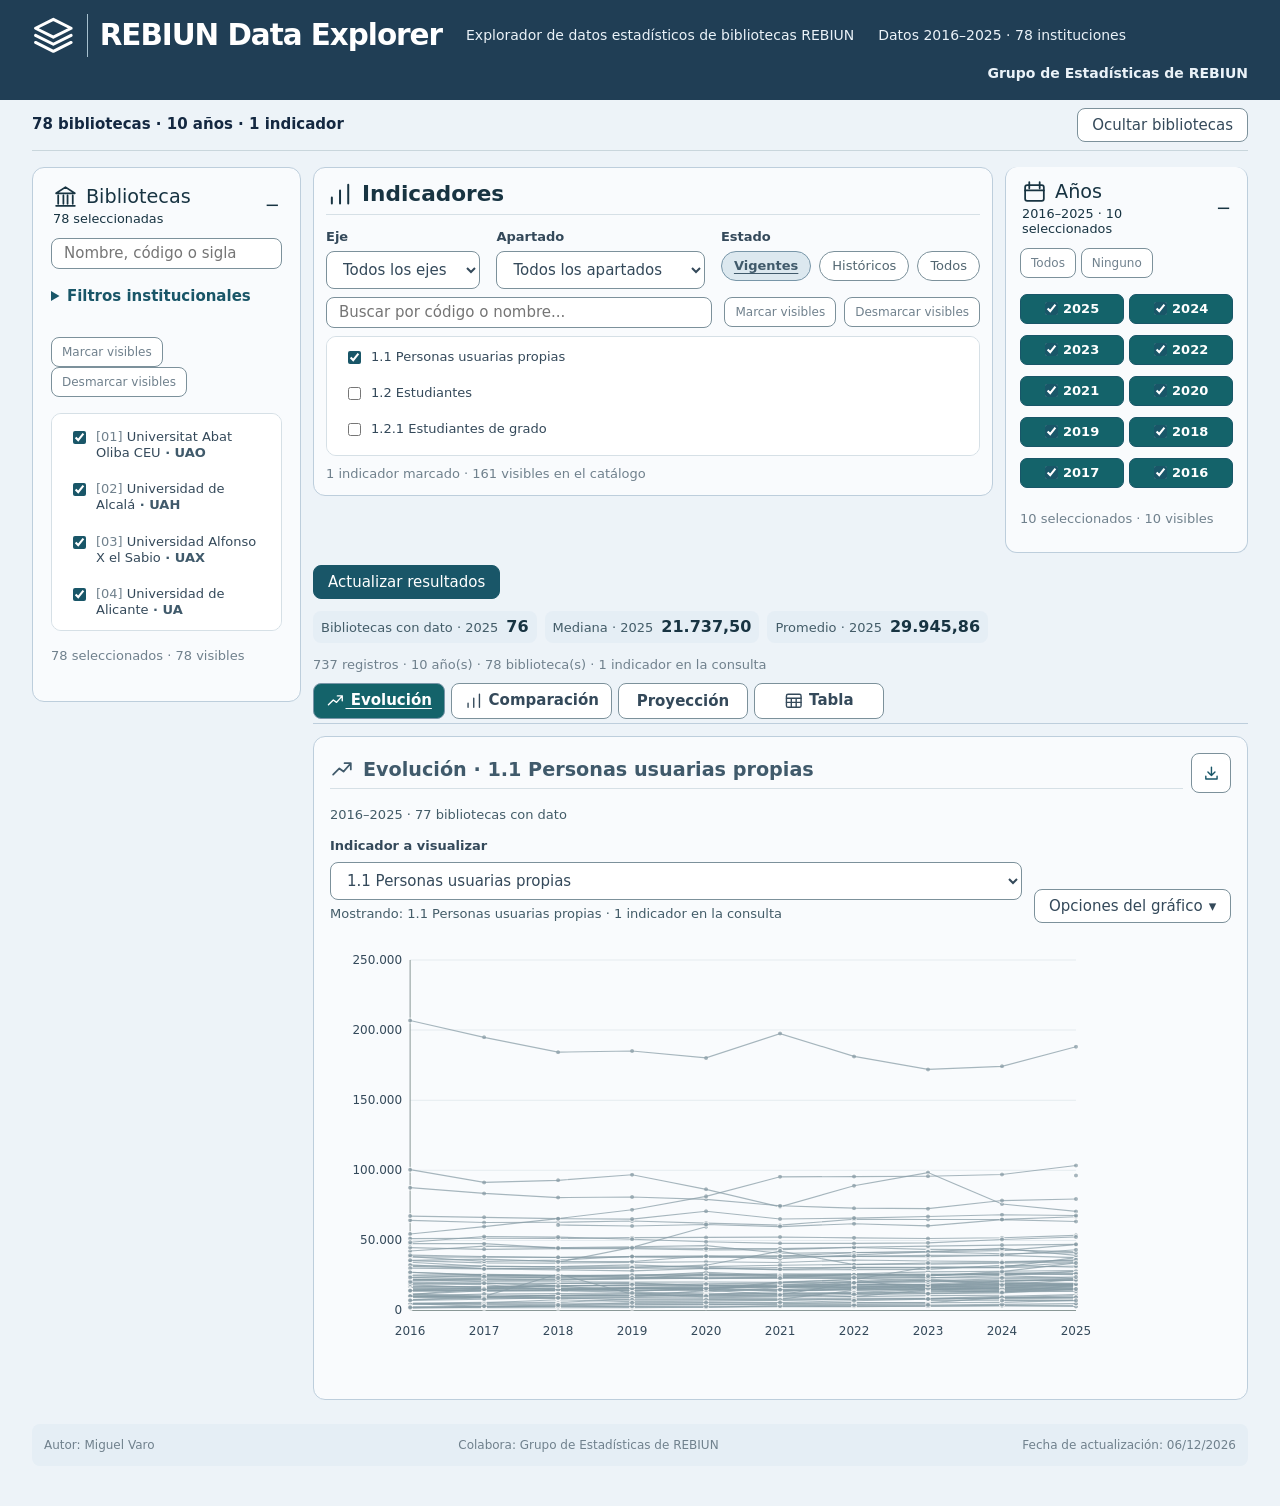
==== index.html @ a4b482fe "Incluye los datos completos en el PNG de Proyección" ====
<!DOCTYPE html>
<html lang="es">

<head>
    <meta charset="UTF-8">
    <meta name="viewport" content="width=device-width, initial-scale=1.0">
    <title>REBIUN Data Explorer | Estadísticas REBIUN</title>
    <link rel="stylesheet" href="css/estilos.css?v=dashboard-definitivo">
</head>

<body class="prueba-rediseno">

<main>

    <header class="cabecera-aplicacion">
        <h1><svg class="icono-interfaz" viewBox="0 0 24 24" fill="none" stroke="currentColor" stroke-width="1.7" stroke-linecap="round" stroke-linejoin="round" aria-hidden="true"><path d="m2 8 10-5 10 5-10 5zM2 12l10 5 10-5M2 16l10 5 10-5"/></svg><span>REBIUN Data Explorer</span></h1>
        <p class="subtitulo-aplicacion">
            Explorador de datos estadísticos de bibliotecas REBIUN
        </p>
        <p class="metadatos-aplicacion">Datos 2016–2025 · 78 instituciones</p>
        <p class="grupo-estadisticas">Grupo de Estadísticas de REBIUN</p>
    </header>
<div class="barra-seleccion">
    <p id="seleccion-actual" role="status">Cargando selección…</p>
    <button type="button" id="alternar-seleccion" aria-label="Ocultar panel de bibliotecas" aria-expanded="true" aria-controls="panel-seleccion">Ocultar bibliotecas</button>
</div>
<div class="espacio-trabajo">
<aside id="panel-seleccion" aria-labelledby="titulo-seleccion">
<h2 id="titulo-seleccion" class="solo-lectura">Selección institucional</h2>
<section class="grupo-seleccion">
    <h3><button class="acordeon" type="button" aria-expanded="true" aria-controls="filtros-bibliotecas">
        <span class="titulo-con-icono"><svg class="icono-interfaz" viewBox="0 0 24 24" fill="none" stroke="currentColor" stroke-width="1.7" stroke-linecap="round" stroke-linejoin="round" aria-hidden="true"><path d="m3 9 9-6 9 6H3zm2 2v8m5-8v8m4-8v8m5-8v8M3 21h18"/></svg>Bibliotecas</span><span class="detalle-seleccion" id="detalle-bibliotecas"></span>
    </button></h3>
    <div class="filtros" id="filtros-bibliotecas">
        <input
                    type="search"
                    id="buscar-biblioteca" aria-label="Buscar bibliotecas"
                    class="buscador"
                    placeholder="Nombre, código o sigla">
        <details class="filtros-institucionales">
            <summary>Filtros institucionales</summary>
        <div class="segmentadores">

                <div class="campo">

                    <label for="comunidad">
                        Comunidad autónoma
                    </label>

                    <select id="comunidad">
                        <option value="">Todas</option>
                    </select>

                </div>


                <div class="campo">

                    <label for="modalidad">
                        Modalidad
                    </label>

                    <select id="modalidad">
                        <option value="">Todas</option>
                    </select>

                </div>


                <div class="campo">

                    <label for="titularidad">
                        Titularidad
                    </label>

                    <select id="titularidad">
                        <option value="">Todas</option>
                    </select>

                </div>

            </div>


            <div class="fila-segmentador-tamano">
<fieldset class="segmentador-tamano">

                <legend>
                    Tamaño por personas usuarias propias
                </legend>

                <div
                    class="opciones-tamano"
                    id="segmentador-tamano"
                    role="radiogroup"
                    aria-label="Tamaño por personas usuarias propias">

                    <label class="opcion-tamano">
                        <input type="radio" name="tamanoUsuarios" value="grupo1">
                        <span>Grupo 1 · Hasta 20.000</span>
                    </label>

                    <label class="opcion-tamano">
                        <input type="radio" name="tamanoUsuarios" value="grupo2">
                        <span>Grupo 2 · 20.001–40.000</span>
                    </label>

                    <label class="opcion-tamano">
                        <input type="radio" name="tamanoUsuarios" value="grupo3">
                        <span>Grupo 3 · 40.001 o más</span>
                    </label>

                    <label class="opcion-tamano">
                        <input type="radio" name="tamanoUsuarios" value="sin-dato">
                        <span>Sin dato</span>
                    </label>

                    <label class="opcion-tamano">
                        <input type="radio" name="tamanoUsuarios" value="todas" checked>
                        <span>Todas</span>
                    </label>

                </div>

            </fieldset>
            </div>
        </details>

            <div class="bloque-lista">

                <div class="cabecera-lista cabecera-acciones">

                    <div>

                        <button
                            type="button"
                            class="mini"
                            id="marcar-bibliotecas">
                            Marcar visibles
                        </button>

                        <button
                            type="button"
                            class="mini"
                            id="desmarcar-bibliotecas">
                            Desmarcar visibles
                        </button>

                    </div>

                </div>





                <div
                    id="lista-bibliotecas"
                    class="lista-checks lista-bibliotecas">
                </div>


                <div
                    id="contador-bibliotecas"
                    class="contador">
                </div>

            </div></div>
</section>



</aside>
<div class="area-analisis">
    <section class="catalogo-indicadores" aria-labelledby="titulo-indicadores">
        <h2 id="titulo-indicadores" class="titulo-con-icono"><svg class="icono-interfaz" viewBox="0 0 24 24" fill="none" stroke="currentColor" stroke-width="1.7" stroke-linecap="round" stroke-linejoin="round" aria-hidden="true"><path d="M5 20v-5m7 5V9m7 11V4"/></svg>Indicadores</h2>
        <div class="segmentadores filtros-catalogo">

            <div class="campo">

                <label for="eje">
                    Eje
                </label>

                <select id="eje">

                    <option value="">
                        Todos los ejes
                    </option>

                </select>

            </div>


            <div class="campo">

                <label for="apartado">
                    Apartado
                </label>

                <select id="apartado">

                    <option value="">
                        Todos los apartados
                    </option>

                </select>

            </div>

            <div
                class="campo campo-estado-indicadores"
                id="filtro-estado-indicadores">

                <span class="etiqueta-control">
                    Estado
                </span>

                <div
                    class="botones-estado-indicadores"
                    role="group"
                    aria-label="Estado de los indicadores">

                    <button
                        type="button"
                        class="boton-estado-indicadores activo"
                        data-estado-indicadores="vigentes"
                        aria-pressed="true">
                        Vigentes
                    </button>

                    <button
                        type="button"
                        class="boton-estado-indicadores"
                        data-estado-indicadores="historicos"
                        aria-pressed="false">
                        Históricos
                    </button>

                    <button
                        type="button"
                        class="boton-estado-indicadores"
                        data-estado-indicadores="todos"
                        aria-pressed="false">
                        Todos
                    </button>

                </div>

            </div>


        </div>


        <div class="bloque-lista">

            <div class="herramientas-catalogo">
                <input
                type="search"
                id="buscar-indicador" aria-label="Buscar indicadores"
                class="buscador"
                placeholder="Buscar por código o nombre...">
                <div class="acciones-catalogo">
                    <button
                        type="button"
                        class="mini"
                        id="marcar-indicadores">
                        Marcar visibles
                    </button>

                    <button
                        type="button"
                        class="mini"
                        id="desmarcar-indicadores">
                        Desmarcar visibles
                    </button>

                </div>
            </div>

            <div
                id="lista-indicadores"
                class="lista-checks lista-indicadores">
            </div>


            <div
                id="contador-indicadores"
                class="contador">
            </div>

        </div>
    </section>
<section class="grupo-seleccion periodo-consulta">
    <h3><button class="acordeon" type="button" aria-expanded="true" aria-controls="filtros-anios">
        <span class="titulo-con-icono"><svg class="icono-interfaz" viewBox="0 0 24 24" fill="none" stroke="currentColor" stroke-width="1.7" stroke-linecap="round" stroke-linejoin="round" aria-hidden="true"><rect x="3" y="6" width="18" height="15" rx="2"/><path d="M7 3v6m10-6v6M3 11h18"/></svg>Años</span><span class="detalle-seleccion" id="detalle-anios"></span>
    </button></h3>
    <div class="filtros" id="filtros-anios"><div class="bloque-lista bloque-anios">

                <div class="cabecera-lista cabecera-acciones">

                    <div>

                        <button
                            type="button"
                            class="mini"
                            id="todos-anios">
                            Todos
                        </button>

                        <button
                            type="button"
                            class="mini"
                            id="ningun-anio">
                            Ninguno
                        </button>

                    </div>

                </div>


                <div
                    id="lista-anios"
                    class="lista-checks lista-anios">
                </div>


                <div
                    id="contador-anios"
                    class="contador">
                </div>

            </div></div>
</section>
        <button id="aplicar-seleccion" type="button" disabled>Actualizar resultados</button>
    <section class="seccion-resultados" aria-label="Resultados">

            <div class="metricas-grafico" id="metricas-evolucion" aria-label="Resumen del gráfico" hidden></div>
            <div class="metricas-grafico" id="metricas-comparacion" aria-label="Resumen del gráfico" hidden></div>
        <div id="resumen"></div>

        <div
            id="selector-vistas"
            class="selector-vistas"
            role="tablist"
            aria-label="Visualización del resultado"
            hidden>

            <button
                type="button"
                class="pestana-vista activa"
                role="tab"
                id="pestana-evolucion"
                data-vista="evolucion"
                aria-controls="evolucion"
                aria-selected="true">
                <svg class="icono-interfaz" viewBox="0 0 24 24" fill="none" stroke="currentColor" stroke-width="1.7" stroke-linecap="round" stroke-linejoin="round" aria-hidden="true"><path d="m3 17 6-6 4 3 7-8m-6 0h6v6"/></svg> Evolución
            </button>

            <button
                type="button"
                class="pestana-vista"
                role="tab"
                id="pestana-comparacion" tabindex="-1"
                data-vista="comparacion"
                aria-controls="comparacion"
                aria-selected="false">
                <svg class="icono-interfaz" viewBox="0 0 24 24" fill="none" stroke="currentColor" stroke-width="1.7" stroke-linecap="round" stroke-linejoin="round" aria-hidden="true"><path d="M5 20v-5m7 5V9m7 11V4"/></svg> Comparación
            </button>

            <button type="button" class="pestana-vista" role="tab"
                    id="pestana-proyeccion" tabindex="-1" data-vista="proyeccion"
                    aria-controls="proyeccion" aria-selected="false">Proyección</button>

            <button
                type="button"
                class="pestana-vista"
                role="tab"
                id="pestana-tabla" tabindex="-1"
                data-vista="tabla"
                aria-controls="panel-tabla"
                aria-selected="false">
                <svg class="icono-interfaz" viewBox="0 0 24 24" fill="none" stroke="currentColor" stroke-width="1.7" stroke-linecap="round" stroke-linejoin="round" aria-hidden="true"><rect x="3" y="4" width="18" height="16" rx="2"/><path d="M3 9h18M3 14h18M9 9v11m6-11v11"/></svg> Tabla
            </button>

        </div>

        <div id="panel-tabla" role="tabpanel" aria-labelledby="pestana-tabla">
<div class="organizacion">

            <div class="campo">

                <label for="filas">
                    Filas
                </label>

                <select id="filas">

                    <option value="Biblioteca">
                        Biblioteca
                    </option>

                    <option value="Anio">
                        Año
                    </option>

                    <option value="IndicadorEtiqueta">
                        Indicador
                    </option>

                </select>

            </div>


            <div class="campo">

                <label for="columnas">
                    Columnas
                </label>

                <select id="columnas">

                    <option value="Anio">
                        Año
                    </option>

                    <option value="Biblioteca">
                        Biblioteca
                    </option>

                    <option value="IndicadorEtiqueta">
                        Indicador
                    </option>

                </select>

            </div>


            <button
                id="generar"
                type="button">
                Actualizar resultados
            </button>


            <button
                id="descargar"
                type="button">
                Descargar CSV
            </button>

        </div>
<div id="tabla" tabindex="0" role="region" aria-label="Resultado tabular"></div>
</div>

        <div
            id="evolucion"
            class="vista-grafico"
            role="tabpanel"
            aria-labelledby="pestana-evolucion"
            hidden>
            <div class="cabecera-grafico">
                <h2 class="titulo-con-icono"><svg class="icono-interfaz" viewBox="0 0 24 24" fill="none" stroke="currentColor" stroke-width="1.7" stroke-linecap="round" stroke-linejoin="round" aria-hidden="true"><path d="m3 17 6-6 4 3 7-8m-6 0h6v6"/></svg><span id="titulo-grafico-evolucion">Evolución del indicador</span></h2>
                <div class="descarga-grafico">
                    <button type="button" class="boton-descarga-grafico icono-descarga-grafico"
                            data-menu-descarga="evolucion" aria-controls="opciones-descarga-evolucion"
                            aria-expanded="false" aria-label="Descargar gráfico" title="Descargar gráfico">
                        <svg class="icono-interfaz" viewBox="0 0 24 24" fill="none" stroke="currentColor" stroke-width="2" stroke-linecap="round" stroke-linejoin="round" aria-hidden="true"><path d="M12 3v12m-5-5 5 5 5-5M4 16v4h16v-4"/></svg>
                    </button>
                    <div class="menu-descarga-grafico" id="opciones-descarga-evolucion" role="group"
                         aria-label="Formato de descarga" data-menu="evolucion" hidden>
                        <label class="opcion-valores-exportacion"><input type="checkbox" id="valores-exportacion-evolucion" checked> Incluir valores</label>
                        <button type="button" data-descarga="png" data-vista-descarga="evolucion">PNG</button>
                        <button type="button" data-descarga="pdf" data-vista-descarga="evolucion">Imprimir / Guardar PDF</button>
                    </div>
                </div>
            </div>
            <p class="contexto-indicador" id="cobertura-evolucion"></p>

            <div class="controles-grafico">
                <div class="campo">
                    <label for="indicador-evolucion">
                        Indicador a visualizar
                    </label>
                    <select id="indicador-evolucion" aria-describedby="contexto-indicador-evolucion"></select>
                    <p class="contexto-indicador" id="contexto-indicador-evolucion"></p>
                </div>

                <button type="button" class="boton-opciones-grafico"
                        aria-expanded="false" aria-controls="ajustes-evolucion">Opciones del gráfico</button>
            </div>

            <div class="ajustes-grafico" id="ajustes-evolucion" hidden>
                <div class="campo campo-destacar-biblioteca">
                    <label for="destacar-biblioteca-evolucion">
                        Destacar biblioteca (opcional)
                    </label>
                    <select id="destacar-biblioteca-evolucion">
                        <option value="">Ninguna</option>
                    </select>
                </div>

                <div class="campo">
                    <label for="formato-evolucion">Vista</label>
                    <select id="formato-evolucion">
                        <option value="lineas">Líneas</option>
                        <option value="barras">Barras · Biblioteca frente al grupo</option>
                    </select>
                </div>

                <label class="control-promedio">
                    <input type="checkbox" id="mostrar-promedio-evolucion">
                    Mostrar promedio
                </label>
            </div>

            <div
                id="grafico-evolucion"
                class="contenedor-grafico">
            </div>

        </div>

        <div
            id="comparacion"
            class="vista-grafico"
            role="tabpanel"
            aria-labelledby="pestana-comparacion"
            hidden>
            <div class="cabecera-grafico">
                <h2 class="titulo-con-icono"><svg class="icono-interfaz" viewBox="0 0 24 24" fill="none" stroke="currentColor" stroke-width="1.7" stroke-linecap="round" stroke-linejoin="round" aria-hidden="true"><path d="M5 20v-5m7 5V9m7 11V4"/></svg><span id="titulo-grafico-comparacion">Comparación del indicador</span></h2>
                <div class="descarga-grafico">
                    <button type="button" class="boton-descarga-grafico icono-descarga-grafico"
                            data-menu-descarga="comparacion" aria-controls="opciones-descarga-comparacion"
                            aria-expanded="false" aria-label="Descargar gráfico" title="Descargar gráfico">
                        <svg class="icono-interfaz" viewBox="0 0 24 24" fill="none" stroke="currentColor" stroke-width="2" stroke-linecap="round" stroke-linejoin="round" aria-hidden="true"><path d="M12 3v12m-5-5 5 5 5-5M4 16v4h16v-4"/></svg>
                    </button>
                    <div class="menu-descarga-grafico" id="opciones-descarga-comparacion" role="group"
                         aria-label="Formato de descarga" data-menu="comparacion" hidden>
                        <label class="opcion-valores-exportacion"><input type="checkbox" id="valores-exportacion-comparacion" checked> Incluir valores</label>
                        <button type="button" data-descarga="png" data-vista-descarga="comparacion">PNG</button>
                        <button type="button" data-descarga="pdf" data-vista-descarga="comparacion">Imprimir / Guardar PDF</button>
                    </div>
                </div>
            </div>

            <div class="controles-grafico">
                <div class="campo">
                    <label for="indicador-comparacion">
                        Indicador
                    </label>
                    <select id="indicador-comparacion" aria-describedby="contexto-indicador-comparacion"></select>
                    <p class="contexto-indicador" id="contexto-indicador-comparacion"></p>
                </div>

                <fieldset class="selector-anios-comparacion">
                    <legend>Año</legend>
                    <div
                        id="anios-comparacion"
                        class="chips-anios"
                        role="group"
                        aria-label="Año de comparación">
                    </div>
                </fieldset>

                <button type="button" class="boton-opciones-grafico"
                        aria-expanded="false" aria-controls="ajustes-comparacion">Opciones del gráfico</button>
            </div>

            <div class="ajustes-grafico" id="ajustes-comparacion" hidden>
                <div class="campo">
                    <label for="destacar-comparacion">Destacar biblioteca</label>
                    <select id="destacar-comparacion"></select>
                </div>
                <fieldset class="selector-modo-comparacion">
                    <legend>Modo de comparación</legend>
                    <div class="chips-anios" role="group" aria-label="Modo de comparación">
                        <button type="button" class="chip-anio activo" data-modo-comparacion="absoluto" aria-pressed="true">Valores absolutos</button>
                        <button type="button" class="chip-anio" data-modo-comparacion="por-usuario" aria-pressed="false">Por persona usuaria propia</button>
                        <span class="ayuda-normalizacion" tabindex="0" aria-label="Normaliza el indicador dividiéndolo entre las personas usuarias propias de cada biblioteca en el año seleccionado. Utilice esta opción solo cuando esta relación sea adecuada para el indicador consultado." title="Normaliza el indicador dividiéndolo entre las personas usuarias propias de cada biblioteca en el año seleccionado. Utilice esta opción solo cuando esta relación sea adecuada para el indicador consultado.">ⓘ</span>
                    </div>
                </fieldset>

                <div class="controles-disposicion-comparacion">
                    <div class="campo">
                        <label for="orden-comparacion">Ordenar</label>
                        <select id="orden-comparacion">
                            <option value="desc">Mayor a menor</option>
                            <option value="asc">Menor a mayor</option>
                            <option value="alfabetico">Alfabético</option>
                        </select>
                    </div>
                    <div class="campo">
                        <label for="orientacion-comparacion">Orientación</label>
                        <select id="orientacion-comparacion">
                            <option value="horizontal" selected>Horizontal</option>
                            <option value="vertical">Vertical</option>
                        </select>
                    </div>
                </div>
                <label class="control-promedio">
                    <input type="checkbox" id="mostrar-promedio-comparacion" checked>
                    Mostrar promedio de referencia
                </label>
            </div>

            <div
                id="grafico-comparacion"
                class="contenedor-grafico">
            </div>

        </div>



        <div id="proyeccion" class="vista-grafico" role="tabpanel" aria-labelledby="pestana-proyeccion" hidden>
            <div class="cabecera-grafico">
                <h2>Proyección</h2>
                <div class="descarga-grafico">
                    <button type="button" class="boton-descarga-grafico icono-descarga-grafico"
                            data-menu-descarga="proyeccion" aria-controls="opciones-descarga-proyeccion"
                            aria-expanded="false" aria-label="Descargar gráfico" title="Descargar gráfico">
                        <svg class="icono-interfaz" viewBox="0 0 24 24" fill="none" stroke="currentColor" stroke-width="2" stroke-linecap="round" stroke-linejoin="round" aria-hidden="true"><path d="M12 3v12m-5-5 5 5 5-5M4 16v4h16v-4"/></svg>
                    </button>
                    <div class="menu-descarga-grafico" id="opciones-descarga-proyeccion" role="group"
                         aria-label="Formato de descarga" data-menu="proyeccion" hidden>
                        <label class="opcion-valores-exportacion"><input type="checkbox" id="valores-exportacion-proyeccion" checked> Incluir valores</label>
                        <button type="button" data-descarga="png" data-vista-descarga="proyeccion">PNG</button>
                        <button type="button" data-descarga="pdf" data-vista-descarga="proyeccion">Imprimir / Guardar PDF</button>
                    </div>
                </div>
            </div>
            <div class="controles-grafico">
                <div class="campo"><label for="indicador-proyeccion">Indicador</label><select id="indicador-proyeccion"></select></div>
                <div class="campo"><label for="biblioteca-proyeccion">Biblioteca</label><select id="biblioteca-proyeccion"></select></div>
                <div class="campo"><label for="periodo-proyeccion">Periodo de referencia</label>
                    <select id="periodo-proyeccion">
                        <option value="serie">Serie de la consulta</option>
                        <option value="reciente">Últimos cuatro años</option>
                    </select>
                </div>
                <div class="campo"><label for="horizonte-proyeccion">Horizonte</label>
                    <select id="horizonte-proyeccion">
                        <option value="1">1 año</option>
                        <option value="3" selected>3 años</option>
                    </select>
                </div>
                <div class="campo"><label for="nivel-proyeccion">Intervalo de predicción</label>
                    <select id="nivel-proyeccion">
                        <option value="95">95 %</option>
                        <option value="80">80 %</option>
                    </select>
                </div>
                <div class="campo"><label for="metodo-proyeccion">Método</label>
                    <select id="metodo-proyeccion">
                        <option value="lineal">Tendencia lineal</option>
                        <option value="ultimo">Último valor observado</option>
                    </select>
                </div>
            </div>
            <p id="resultado-proyeccion" class="resultado-proyeccion" role="status"></p>
            <div id="grafico-proyeccion" class="contenedor-grafico" role="region" aria-label="Gráfico de proyección" tabindex="0"></div>
            <p id="banda-proyeccion" hidden><span aria-hidden="true"></span>
                Banda sombreada: intervalo de predicción estimado. Línea discontinua: proyección del método seleccionado.
            </p>
            <ul id="rangos-proyeccion" aria-label="Rango por año"></ul>
            <p id="validacion-proyeccion"></p>
        </div>

    </section>

</div>
</div>
        <footer class="pie-resultados">
            <div>Autor: Miguel Varo</div>
            <div>Colabora: Grupo de Estadísticas de REBIUN</div>
            <div>Fecha de actualización: <time id="fecha-actualizacion"></time></div>
        </footer>
</main>

<section
    id="vista-impresion-grafico"
    class="vista-impresion-grafico"
    aria-hidden="true">
</section>

<script src="js/app.js?v=proyeccion-png"></script>

</body>

</html>
---- css/estilos.css ----
body {
    font-family: Arial, Helvetica, sans-serif;
    margin: 0;
    background: #f5f6f7;
    color: #222;
}

main {
    max-width: 1400px;
    margin: 35px auto;
    padding: 0 25px 50px;
}

h1 {
    margin-bottom: 5px;
}

.cabecera-aplicacion {
    margin-bottom: 0.35rem;
}

.cabecera-aplicacion h1 {
    color: var(--color-text);
    margin: 0;
    font-size: clamp(1.7rem, 3vw, 2.2rem);
    line-height: 1.15;
}

.subtitulo-aplicacion {
    margin: 0.3rem 0 0;
    color: #555;
    font-size: 1rem;
}

h2 {
    width: 100%;
    margin: 0 0 15px;
    font-size: 19px;
    border-bottom: 1px solid #ddd;
    padding-bottom: 10px;
}

.intro {
    color: #555;
    margin-bottom: 25px;
}


/* PANELES */

.panel {
    background: white;
    padding: 20px;
    margin-bottom: 20px;
    border: 1px solid #ddd;
    border-radius: 4px;
}

.panel-bloque {
    display: flex;
    flex-wrap: wrap;
    gap: 20px;
}


/* SEGMENTADORES */

.segmentadores {
    display: flex;
    flex-wrap: wrap;
    gap: 20px;
    width: 100%;
}

.campo {
    display: flex;
    flex-direction: column;
    min-width: 240px;
}

.segmentador-tamano {
    width: 100%;
    margin: -4px 0 0;
    padding: 0;
    border: 0;
}

.segmentador-tamano legend {
    margin-bottom: 6px;
    padding: 0;
    font-weight: bold;
}

.opciones-tamano {
    display: flex;
    flex-direction: column;
    align-items: flex-start;
    gap: 2px;
}

.opcion-tamano {
    display: flex;
    align-items: center;
    gap: 7px;
    margin: 0;
    padding: 3px;
    font-weight: normal;
    line-height: 1.25;
}

.opcion-tamano:has(input:disabled) {
    color: #888;
}

.opcion-tamano input {
    margin: 0;
}

label {
    font-weight: bold;
    margin-bottom: 6px;
}

select,
.buscador {
    padding: 9px;
    border: 1px solid #bbb;
    border-radius: 3px;
    background: white;
    box-sizing: border-box;
}


/* LISTAS */

.bloque-lista {
    width: 100%;
}

.cabecera-lista {
    display: flex;
    justify-content: space-between;
    align-items: center;
    gap: 10px;
    margin-bottom: 8px;
}

.buscador {
    width: 100%;
    margin-bottom: 8px;
}

.lista-checks {
    border: 1px solid #ccc;
    background: #fafafa;
    padding: 10px;
    overflow-y: auto;
}

.lista-bibliotecas {
    max-height: 250px;
}

.lista-indicadores {
    max-height: 320px;
}

.lista-anios {
    max-height: 150px;
}

.opcion-check {
    display: flex;
    align-items: flex-start;
    gap: 7px;
    padding: 5px 3px;
    font-weight: normal;
    line-height: 1.3;
}

.opcion-check:hover {
    background: #eee;
}

.opcion-check input {
    margin-top: 2px;
}

.contador {
    margin-top: 7px;
    font-size: 12px;
    color: #666;
}


/* BOTONES */

button {
    padding: 9px 16px;
    cursor: pointer;
    border: 1px solid #aaa;
    background: #f3f3f3;
    border-radius: 3px;
}

button:hover {
    background: #e4e4e4;
}

button.mini {
    padding: 4px 8px;
    font-size: 12px;
}


/* AÃ‘OS */

.bloque-anios {
    max-width: 500px;
}


/* ORGANIZACIÃ“N */

.organizacion {
    display: flex;
    flex-wrap: wrap;
    gap: 20px;
    align-items: flex-end;
}


/* RESULTADOS */

#resumen {
    margin: 20px 0 8px;
    font-weight: bold;
}

#tabla {
    overflow-x: auto;
}

.selector-vistas {
    display: flex;
    gap: 0.3rem;
    margin: 0 0 0.8rem;
    border-bottom: 1px solid var(--rebiun-borde-suave, #d9e3e2);
}

.selector-vistas[hidden] {
    display: none;
}

.pestana-vista {
    margin-bottom: -1px;
    padding: 0.5rem 0.9rem;
    border-radius: 4px 4px 0 0;
    background: #f7f9f9;
}

.pestana-vista.activa {
    color: #fff;
    border-color: var(--rebiun-turquesa-oscuro, #2d7e79);
    background: var(--rebiun-turquesa, #338c87);
}

.pestana-vista.activa:hover {
    background: var(--rebiun-turquesa-oscuro, #2d7e79);
}

.vista-grafico {
    min-width: 0;
}

.controles-grafico {
    display: flex;
    flex-wrap: wrap;
    gap: 1rem;
    align-items: flex-end;
    margin-bottom: 0.8rem;
}

.controles-grafico .campo {
    min-width: min(100%, 280px);
}

.control-promedio {
    display: inline-flex;
    align-items: center;
    gap: 0.45rem;
    margin: 0 0 0.45rem;
    font-weight: normal;
    white-space: nowrap;
}

.control-promedio input {
    margin: 0;
}

.contenedor-grafico {
    overflow-x: auto;
    padding: 0.75rem;
    border: 1px solid var(--rebiun-borde-suave, #d9e3e2);
    background: #fff;
}

.grafico-svg {
    display: block;
    width: 100%;
    min-width: 620px;
    height: auto;
    font-family: inherit;
}

.grafico-eje {
    stroke: #899796;
    stroke-width: 1;
}

.grafico-guia {
    stroke: #e4ebea;
    stroke-width: 1;
}

.grafico-texto {
    fill: var(--rebiun-texto, #333);
    font-size: 12px;
}

.grafico-etiqueta-barra {
    font-size: 11px;
}

.grafico-etiqueta-promedio {
    fill: #8e9797;
    font-size: 11px;
    font-weight: 500;
}

.grafico-leyenda {
    display: flex;
    flex-wrap: wrap;
    gap: 0.45rem 1rem;
    margin-top: 0.8rem;
    font-size: 12px;
}

.grafico-leyenda-item {
    display: inline-flex;
    align-items: center;
    gap: 0.35rem;
}

.grafico-leyenda-color {
    width: 0.8rem;
    height: 0.8rem;
    border-radius: 50%;
    flex: 0 0 auto;
}

.grafico-leyenda-linea-promedio {
    width: 1.35rem;
    height: 0;
    border-top: 1.5px dashed #8e9797;
    opacity: 0.75;
    flex: 0 0 auto;
}

.selector-anios-comparacion {
    min-width: 0;
    margin: 0;
    padding: 0;
    border: 0;
}

#comparacion .controles-grafico > .campo,
.selector-modo-comparacion {
    flex-basis: 100%;
}

.controles-disposicion-comparacion {
    display: flex;
    flex: 0 1 100%;
    flex-wrap: wrap;
    gap: 0.75rem;
    align-items: flex-end;
}

.controles-disposicion-comparacion .campo {
    min-width: min(100%, 175px);
}

.controles-disposicion-comparacion select {
    width: 100%;
}

.selector-modo-comparacion {
    min-width: 0;
    margin: 0;
    padding: 0;
    border: 0;
}

.selector-modo-comparacion legend {
    margin-bottom: 6px;
    font-weight: bold;
}

.selector-modo-comparacion .chip-anio:disabled {
    opacity: 0.45;
    cursor: not-allowed;
}

.ayuda-normalizacion {
    align-self: center;
    color: #687575;
    cursor: help;
}

.medida-comparacion {
    margin: 0 0 0.5rem;
    color: #586564;
    font-size: 0.85rem;
}

.selector-anios-comparacion legend {
    margin-bottom: 6px;
    padding: 0;
    font-weight: bold;
}

.chips-anios {
    display: flex;
    flex-wrap: wrap;
    gap: 0.35rem;
}

.chip-anio {
    min-width: 3.4rem;
    padding: 0.32rem 0.6rem;
    background: #f7f9f9;
}

.chip-anio.activo {
    color: #fff;
    border-color: var(--rebiun-turquesa-oscuro, #2d7e79);
    background: var(--rebiun-turquesa, #338c87);
}

.chip-anio.activo:hover {
    background: var(--rebiun-turquesa-oscuro, #2d7e79);
}

.descarga-grafico {
    position: relative;
    margin-left: auto;
}

.boton-descarga-grafico {
    white-space: nowrap;
}

.menu-descarga-grafico {
    position: absolute;
    z-index: 10;
    top: calc(100% + 0.25rem);
    right: 0;
    min-width: 8rem;
    padding: 0.25rem;
    border: 1px solid var(--rebiun-borde-suave, #d9e3e2);
    border-radius: 4px;
    background: #fff;
    box-shadow: 0 3px 10px rgb(0 0 0 / 12%);
}

.menu-descarga-grafico[hidden] {
    display: none;
}

.menu-descarga-grafico button {
    display: block;
    width: 100%;
    border: 0;
    text-align: left;
    background: transparent;
}

.vista-impresion-grafico {
    display: none;
}

@media (max-width: 700px) {
    .pestana-vista {
        flex: 1 1 0;
        padding-right: 0.35rem;
        padding-left: 0.35rem;
    }

    .contenedor-grafico {
        padding: 0.45rem;
    }

    .descarga-grafico {
        margin-left: 0;
    }
}

@media print {
    @page {
        size: landscape;
        margin: 12mm;
    }

    body.imprimiendo-grafico {
        background: #fff;
    }

    body.imprimiendo-grafico main {
        display: none !important;
    }

    body.imprimiendo-grafico .vista-impresion-grafico {
        display: block;
        color: #222;
    }

    .vista-impresion-grafico h1 {
        margin: 0 0 0.4rem;
        font-size: 20pt;
    }

    .vista-impresion-grafico .metadatos-impresion {
        margin-bottom: 0.8rem;
        font-size: 11pt;
    }

    .vista-impresion-grafico .contenedor-grafico {
        overflow: visible;
        padding: 0;
        border: 0;
    }

    .vista-impresion-grafico .grafico-svg {
        width: 100% !important;
        min-width: 0;
        max-height: 155mm;
    }

    .vista-impresion-grafico .fuente-grafico {
        margin-top: 0.7rem;
        font-size: 9pt;
    }
}

table {
    width: 100%;
    border-collapse: collapse;
    background: white;
}

th,
td {
    border: 1px solid #ccc;
    padding: 8px;
    text-align: right;
    vertical-align: top;
}

th {
    background: #eee;
    white-space: nowrap;
}

th:first-child,
td:first-child {
    text-align: left;
}

.mensaje {
    background: white;
    border: 1px solid #ddd;
    padding: 20px;
}

/* =========================================================
   PRESENTACION_DATOS_CELDA
   Datos mÃºltiples dentro de una celda
   ========================================================= */

#tabla td {
    vertical-align: top;
}

#tabla .dato-celda {
    display: grid;
    grid-template-columns: minmax(0, 1fr) max-content;
    gap: 0.8rem;
    align-items: start;

    padding: 0.38rem 0;

    border-bottom: 1px solid #e2e5e9;
}

#tabla .dato-celda:first-child {
    padding-top: 0;
}

#tabla .dato-celda:last-child {
    padding-bottom: 0;
    border-bottom: none;
}

#tabla .dato-etiqueta {
    min-width: 0;
    line-height: 1.35;
}

#tabla .dato-valor {
    white-space: nowrap;
    text-align: right;

    font-weight: 600;
    font-variant-numeric: tabular-nums;
    line-height: 1.35;
}

/* =========================================================
   AJUSTE_VISUAL_REBIUN
   Ajuste tipogrÃ¡fico, espaciado y color corporativo
   ========================================================= */

:root {
    --rebiun-turquesa: #338c87;
    --rebiun-turquesa-oscuro: #2d7e79;
    --rebiun-turquesa-claro: #eef6f5;
    --rebiun-borde-suave: #d9e3e2;
    --rebiun-texto: #333333;
}


/* TipografÃ­a general mÃ¡s compacta */

body {
    font-family:
        "Segoe UI",
        "Helvetica Neue",
        Arial,
        sans-serif;

    font-size: 15px;
    line-height: 1.35;
    color: var(--rebiun-texto);
}


/* TÃ­tulo principal: mÃ¡s prÃ³ximo al estilo limpio de REBIUN */

h1 {
    font-weight: 400;
    line-height: 1.15;
    letter-spacing: 0.01em;
}


/* Encabezados principales de cada bloque */

h2 {
    color: var(--rebiun-turquesa-oscuro);

    font-size: 1.15rem;
    font-weight: 600;
    line-height: 1.2;

    margin-top: 0;
    margin-bottom: 0.55rem;

    padding-bottom: 0.38rem;

    border-bottom-color:
        var(--rebiun-borde-suave);
}


/* Encabezados secundarios */

h3 {
    font-size: 1rem;
    line-height: 1.2;

    margin-top: 0.65rem;
    margin-bottom: 0.4rem;
}


/* Controles */

button,
input,
select {
    font-family: inherit;
    font-size: inherit;
}


button {
    padding: 0.27rem 0.55rem;
}


input[type="text"],
input[type="search"],
select {
    padding-top: 0.34rem;
    padding-bottom: 0.34rem;
}


button:hover {
    border-color: var(--rebiun-turquesa);
    background-color: var(--rebiun-turquesa-claro);
}


button:focus-visible,
input:focus-visible,
select:focus-visible {
    outline: 2px solid var(--rebiun-turquesa);
    outline-offset: 1px;
}


/* Listados de selecciÃ³n */

.opcion-check {
    line-height: 1.25;
}


/* Tablas: un poco mÃ¡s compactas */

#tabla th,
#tabla td {
    padding-top: 0.4rem;
    padding-bottom: 0.4rem;
}


#tabla thead th {
    background-color: #f3f7f7;
    border-bottom-color: var(--rebiun-turquesa);
}


/* Filas internas de las celdas densas */

#tabla .dato-celda {
    gap: 0.7rem;
    padding-top: 0.3rem;
    padding-bottom: 0.3rem;
}


#tabla .dato-celda {
    border-bottom-color: #dde6e5;
}


/* PequeÃ±o acento visual en elementos interactivos */

a {
    color: var(--rebiun-turquesa-oscuro);
}

/* =========================================================
   LAYOUT_SELECCION_BIBLIOTECAS_ANIOS
   Bibliotecas + periodo en una Ãºnica secciÃ³n
   ========================================================= */

.seleccion-grid {
    display: grid;

    grid-template-columns:
        minmax(0, 3fr)
        minmax(190px, 1fr);

    gap: 1.35rem;
    align-items: start;
}


.seleccion-bibliotecas,
.seleccion-anios {
    min-width: 0;
}


.seleccion-grid h3 {
    margin-top: 0;
    margin-bottom: 0.55rem;

    color: var(
        --rebiun-turquesa-oscuro,
        #2d7e79
    );

    font-weight: 600;
}


/* SeparaciÃ³n visual discreta entre ambos grupos */

.seleccion-anios {
    padding-left: 1.2rem;

    border-left:
        1px solid
        var(
            --rebiun-borde-suave,
            #d9e3e2
        );
}


/* AÃ±os ya no necesitan una caja alta con scroll */

.seleccion-anios .bloque-anios {
    width: auto;
    max-width: none;
    margin: 0;
}


.seleccion-anios .lista-anios {
    height: auto;
    min-height: 0;
    max-height: none;

    overflow: visible;
}


/* Lista cronolÃ³gica compacta */

.seleccion-anios .lista-anios .opcion-check {
    padding-top: 0.28rem;
    padding-bottom: 0.28rem;
}


/* Cabecera de aÃ±os algo mÃ¡s compacta */

.seleccion-anios .cabecera-lista {
    gap: 0.5rem;
    margin-bottom: 0.4rem;
}


.seleccion-anios .contador {
    margin-top: 0.40rem;
}


/* Pantallas estrechas */

@media (max-width: 850px) {

    .seleccion-grid {
        grid-template-columns: 1fr;
        gap: 1rem;
    }


    .seleccion-anios {
        padding-left: 0;
        padding-top: 0.9rem;

        border-left: none;

        border-top:
            1px solid
            var(
                --rebiun-borde-suave,
                #d9e3e2
            );
    }


    .seleccion-anios .lista-anios {
        display: grid;
        grid-template-columns:
            repeat(
                auto-fit,
                minmax(90px, 1fr)
            );

        gap: 0.15rem 0.6rem;
    }
}

/* Ajuste fino de separación en Bibliotecas */
.seleccion-bibliotecas .bloque-lista {
    margin-top: 0.40rem;
}





/* BLOQUES_INDEPENDIENTES_BIBLIOTECAS_ANIOS */

.seleccion-doble {
    display: grid;
    grid-template-columns:
        minmax(0, 3fr)
        minmax(220px, 1fr);

    gap: 1.35rem;
    align-items: stretch;
    margin-bottom: 20px;
}


.seleccion-doble > .panel {
    min-width: 0;
    margin-bottom: 0;
}


.seleccion-doble .panel-bloque {
    row-gap: 0.75rem;
}


.panel-bibliotecas .cabecera-acciones,
.panel-anios .cabecera-acciones {
    justify-content: flex-end;
    margin-bottom: 0.4rem;
}


.panel-anios .bloque-anios {
    width: 100%;
    max-width: none;
    margin: 0;
}


.panel-anios .lista-anios {
    height: auto;
    min-height: 0;
    max-height: none;
    overflow: visible;
}


.panel-anios .lista-anios .opcion-check {
    padding-top: 0.28rem;
    padding-bottom: 0.28rem;
}


.panel-anios .contador {
    margin-top: 0.35rem;
}


@media (max-width: 850px) {

    .seleccion-doble {
        grid-template-columns: 1fr;
        gap: 1rem;
    }

}


/* Evita que el contenido del panel Años se estire verticalmente */
.panel-anios {
    align-content: flex-start;
}



/* FILTRO_ESTADO_INDICADORES */

.campo-estado-indicadores {
    min-width: 290px;
    flex: 1 1 290px;
    max-width: 380px;
}


.etiqueta-control {
    display: block;
    font-weight: bold;
    margin-bottom: 6px;
}


.botones-estado-indicadores {
    display: flex;
    flex-wrap: wrap;
    gap: 0.35rem;
}


.boton-estado-indicadores {
    padding: 0.34rem 0.65rem;
    white-space: nowrap;
}


.boton-estado-indicadores.activo {
    color: #fff;
    background-color: #338c87;
    border-color: #2d7e79;
}


.boton-estado-indicadores.activo:hover {
    color: #fff;
    background-color: #2d7e79;
}


@media (max-width: 850px) {

    .campo-estado-indicadores {
        max-width: none;
    }
}



/* AJUSTE_VISUAL_SEGMENTADOR_TAMANO */

.segmentador-tamano {
    box-sizing: border-box;

    flex: 0 1 360px;

    width: 360px;
    max-width: 100%;

    margin:
        1.05rem
        auto
        0.65rem;

    padding:
        0.75rem
        1rem
        0.70rem;

    border:
        1px solid
        var(
            --rebiun-borde-suave,
            #d9e3e2
        );

    border-radius: 5px;

    background-color: #fbfcfc;
}


.segmentador-tamano legend {
    padding:
        0
        0.35rem;

    color:
        var(
            --rebiun-turquesa-oscuro,
            #2d7e79
        );

    font-weight: 600;
}


.segmentador-tamano .opciones-tamano {
    display: flex;
    flex-direction: column;

    gap: 0.25rem;
}


.segmentador-tamano .opcion-tamano {
    display: flex;
    align-items: center;

    gap: 0.4rem;

    margin: 0;

    line-height: 1.25;
}


.segmentador-tamano .opcion-tamano input[type="radio"] {
    margin: 0;
}


@media (max-width: 850px) {

    .segmentador-tamano {
        width: 100%;
        flex-basis: 100%;

        margin-top: 0.85rem;
    }
}



/* LAYOUT_TAMANO_DOS_FILAS */

/* El segmentador ocupa una fila propia, pero su caja queda
   alineada a la izquierda y no se extiende innecesariamente. */

.fila-segmentador-tamano {
    flex: 0 0 100%;
    width: 100%;

    margin-top: 0.75rem;
}


.fila-segmentador-tamano .segmentador-tamano {
    box-sizing: border-box;

    width: fit-content;
    max-width: 100%;
    min-width: 0;

    margin: 0;

    padding:
        0.65rem
        0.85rem
        0.70rem;

    border:
        1px solid
        var(
            --rebiun-borde-suave,
            #d9e3e2
        );

    border-radius: 5px;

    background-color: #fbfcfc;
}


/* El t?tulo mantiene la misma jerarqu?a que el resto
   de los segmentadores, sin darle un protagonismo extra. */

.fila-segmentador-tamano .segmentador-tamano legend {
    padding:
        0
        0.30rem;

    color:
        var(
            --rebiun-texto,
            #333333
        );

    font-weight: 600;
}


/* Primera fila: los tres grupos.
   Segunda fila: Sin dato y Todas. */

.fila-segmentador-tamano .opciones-tamano {
    display: grid;

    grid-template-columns:
        max-content
        max-content
        max-content;

    gap:
        0.42rem
        1.35rem;

    justify-content: start;
    align-items: center;
}


.fila-segmentador-tamano .opcion-tamano {
    display: flex;
    align-items: center;

    gap: 0.38rem;

    margin: 0;

    line-height: 1.25;
}


.fila-segmentador-tamano
.opcion-tamano
input[type="radio"] {
    margin: 0;
}


/* En pantallas estrechas se apilan para evitar desbordamientos. */

@media (max-width: 850px) {

    .fila-segmentador-tamano
    .opciones-tamano {

        grid-template-columns: 1fr;
        gap: 0.35rem;
    }

    .fila-segmentador-tamano
    .segmentador-tamano {

        width: 100%;
    }
}

/* Sistema visual institucional: los controles conservan su comportamiento. */
:root {
    --color-primary: #7896A8;
    --color-primary-dark: #405A6B;
    --color-primary-soft: #DCE8EF;
    --color-background: #EEF3F6;
    --color-surface: #FFFFFF;
    --color-surface-soft: #FAFBFA;
    --color-text: #34495A;
    --color-text-secondary: #70818D;
    --color-border: #D6E0E6;
    --color-divider: #E5EBEF;
    --color-neutral-chart: #BFC4C8;
    --color-positive: #83C7A1;
    --color-negative: #F08778;
    --color-average: #8E9797;
    --rebiun-turquesa: var(--color-primary);
    --rebiun-turquesa-oscuro: var(--color-primary-dark);
    --rebiun-turquesa-claro: var(--color-primary-soft);
    --rebiun-borde-suave: var(--color-border);
    --rebiun-texto: var(--color-text);
}

body {
    font-family: "Segoe UI", Inter, system-ui, -apple-system, BlinkMacSystemFont, sans-serif;
    font-size: 15px;
    line-height: 1.5;
    background: var(--color-background);
    color: var(--color-text);
}

main {
    max-width: 1380px;
    margin: 0 auto;
    padding: 32px 32px 80px;
}

.cabecera-aplicacion {
    padding: 8px 0 32px;
    margin: 0 0 48px;
    border-bottom: 1px solid var(--color-divider);
}

.cabecera-aplicacion h1 {
    font-size: clamp(2rem, 3vw, 2.65rem);
    font-weight: 650;
    letter-spacing: -0.035em;
    line-height: 1.12;
}

.subtitulo-aplicacion {
    margin-top: 8px;
    color: var(--color-text-secondary);
    font-size: 16px;
}

.metadatos-aplicacion {
    margin: 7px 0 0;
    color: var(--color-text-secondary);
    font-size: 13px;
    font-variant-numeric: tabular-nums;
}

.seleccion-doble {
    display: block;
    margin: 0;
}

.panel {
    padding: 0 0 56px;
    margin: 0 0 56px;
    border: 0;
    border-bottom: 1px solid var(--color-divider);
    border-radius: 0;
    background: transparent;
}

.panel-bloque {
    gap: 24px;
}

.encabezado-seccion {
    display: flex;
    align-items: baseline;
    gap: 14px;
    width: 100%;
    margin-bottom: -8px;
}

.seleccion-doble .encabezado-seccion {
    margin-bottom: 4px;
}

.numero-seccion {
    min-width: 25px;
    color: var(--color-text);
    font-size: 14px;
    font-weight: 600;
    letter-spacing: 0.02em;
    font-variant-numeric: tabular-nums;
}

.encabezado-seccion h2 {
    margin: 0;
    padding: 0;
    border: 0;
    color: var(--color-text);
    font-size: clamp(24px, 2vw, 27px);
    font-weight: 700;
    letter-spacing: -0.025em;
    line-height: 1.15;
}

.encabezado-seccion p {
    margin: 0.3rem 0 0;
    color: var(--color-text-secondary);
    font-size: 14px;
}

label,
.etiqueta-control,
.segmentador-tamano legend,
.selector-modo-comparacion legend,
.selector-anios-comparacion legend {
    color: var(--color-text);
    font-size: 13px;
    font-weight: 600;
}

.segmentadores {
    display: grid;
    grid-template-columns: repeat(3, minmax(0, 1fr));
    gap: 16px;
}

.campo {
    min-width: 0;
}

select,
.buscador {
    min-height: 42px;
    padding: 8px 12px;
    border: 1px solid var(--color-border);
    border-radius: 8px;
    box-shadow: none;
    background: var(--color-surface);
    color: var(--color-text);
}

select:focus-visible,
.buscador:focus-visible,
button:focus-visible,
input:focus-visible,
.opcion-check:focus-within,
.opcion-tamano:focus-within {
    outline: 2px solid var(--color-primary);
    outline-offset: 2px;
}

select:focus,
.buscador:focus {
    border-color: var(--color-primary);
    box-shadow: 0 0 0 3px rgba(120, 150, 168, .15);
}

input[type="checkbox"],
input[type="radio"] {
    accent-color: var(--color-primary);
}

.fila-segmentador-tamano {
    margin-top: 0;
}

.fila-segmentador-tamano .segmentador-tamano {
    width: 100%;
    padding: 0;
    border: 0;
    background: transparent;
}

.fila-segmentador-tamano .segmentador-tamano legend {
    padding: 0;
    margin-bottom: 10px;
}

.fila-segmentador-tamano .opciones-tamano {
    display: flex;
    flex-direction: row;
    flex-wrap: wrap;
    gap: 8px;
    justify-content: flex-start;
    align-items: center;
}

.opcion-tamano,
.lista-anios .opcion-check,
.boton-estado-indicadores,
.chip-anio {
    display: inline-flex;
    align-items: center;
    min-height: 34px;
    box-sizing: border-box;
    padding: 5px 12px;
    border: 1px solid var(--color-border);
    border-radius: 999px;
    background: var(--color-surface);
    color: #526671;
    font-size: 13px;
    font-weight: 500;
}

.opcion-tamano:hover,
.lista-anios .opcion-check:hover,
.boton-estado-indicadores:hover,
.chip-anio:hover {
    background: #EAF1F5;
}

.opcion-tamano:has(input:checked),
.lista-anios .opcion-check:has(input:checked),
.boton-estado-indicadores.activo,
.chip-anio.activo {
    border-color: var(--color-primary);
    background: var(--color-primary-soft);
    color: var(--color-primary-dark);
}

.boton-estado-indicadores.activo:hover,
.chip-anio.activo:hover {
    background: var(--color-primary-soft);
    color: var(--color-primary-dark);
}

.lista-anios {
    display: flex;
    flex-wrap: wrap;
    gap: 8px;
    max-height: none;
    overflow: visible;
}

.panel-anios .lista-anios .opcion-check {
    padding: 5px 12px;
}

.lista-checks {
    padding: 8px;
    border: 1px solid var(--color-border);
    border-radius: 10px;
    background: var(--color-surface);
}

.lista-bibliotecas {
    max-height: 310px;
}

.lista-indicadores {
    max-height: 300px;
}

.opcion-check {
    padding: 7px 9px;
    border-radius: 6px;
    font-weight: 400;
}

.opcion-check:hover {
    background: #EAF1F5;
}

.codigo-biblioteca {
    color: var(--color-text-secondary);
    font-variant-numeric: tabular-nums;
}

.sigla-biblioteca {
    color: var(--color-primary-dark);
    font-weight: 600;
}

.panel-bibliotecas .buscador {
    height: 44px;
    margin: 0 0 12px;
}

.panel-bibliotecas .bloque-lista {
    margin-top: 0;
}

.contador {
    color: var(--color-text-secondary);
    font-size: 13px;
    font-variant-numeric: tabular-nums;
}

button {
    min-height: 38px;
    padding: 7px 14px;
    border: 1px solid var(--color-border);
    border-radius: 8px;
    background: var(--color-surface);
    color: var(--color-text);
}

button:hover {
    border-color: var(--color-primary);
    background: #EAF1F5;
}

button.mini {
    min-height: 32px;
    padding: 5px 10px;
    color: var(--color-text-secondary);
}

.organizacion {
    gap: 16px;
}

.organizacion .campo {
    min-width: min(100%, 240px);
}

#generar {
    width: 205px;
    min-height: 46px;
    border-color: #6F8FA3;
    background: #6F8FA3;
    color: #fff;
    font-weight: 600;
}

#generar:hover {
    border-color: var(--color-primary-dark);
    background: var(--color-primary-dark);
}

#descargar {
    color: var(--color-primary-dark);
}

.seccion-resultados {
    min-height: 160px;
    padding-top: 4px;
}

#resumen {
    margin: 0 0 24px;
    color: var(--color-text-secondary);
    font-size: 14px;
    font-weight: 500;
    font-variant-numeric: tabular-nums;
}

.selector-vistas {
    gap: 12px;
    margin-bottom: 24px;
    border-bottom: 0;
}

.pestana-vista {
    min-height: 44px;
    padding: 9px 18px;
    margin-bottom: 0;
    border: 1px solid var(--color-border);
    border-radius: 8px;
    background: var(--color-surface);
    color: var(--color-text);
    font-weight: 600;
}

.pestana-vista:hover {
    border-color: var(--color-primary);
    background: #EAF1F5;
    color: var(--color-primary-dark);
}

.pestana-vista.activa,
.pestana-vista.activa:hover {
    border-color: var(--color-primary);
    background: var(--color-primary);
    color: #fff;
    font-weight: 600;
}

.pie-resultados {
    margin-top: 36px;
    color: var(--color-text-secondary);
    font-size: 12px;
    line-height: 1.5;
    text-align: right;
    font-variant-numeric: tabular-nums;
}

table {
    border: 1px solid var(--color-divider);
    font-variant-numeric: tabular-nums;
}

th,
td {
    border: 0;
    border-bottom: 1px solid var(--color-divider);
    padding: 10px 12px;
}

#tabla th,
#tabla td {
    padding: 10px 12px;
}

#tabla thead th {
    border-bottom: 1px solid var(--color-border);
    background: #EDF2F4;
    color: var(--color-primary-dark);
    font-size: 12px;
    font-weight: 600;
}

#tabla tbody tr:hover {
    background: #F3F6F7;
}

#tabla .dato-celda {
    border-bottom-color: var(--color-divider);
}

.mensaje {
    padding: 24px 0;
    border: 0;
    background: transparent;
    color: var(--color-text-secondary);
}

.controles-grafico {
    gap: 16px 24px;
    margin-bottom: 24px;
}

#evolucion .controles-grafico > .campo {
    flex: 1 1 380px;
}

#evolucion .controles-grafico > .campo-destacar-biblioteca {
    flex: 0 1 280px;
}

.grafico-leyenda-item.atenuada {
    color: var(--color-text-secondary);
    opacity: 0.45;
}

.grafico-leyenda-item.destacada {
    font-weight: 600;
}

.control-promedio,
.boton-descarga-grafico,
.controles-disposicion-comparacion label,
.selector-anios-comparacion legend {
    color: var(--color-text-secondary);
    font-size: 13px;
}

.contenedor-grafico {
    padding: 16px 0;
    border: 0;
    background: transparent;
}

.grafico-guia {
    stroke: var(--color-divider);
}

.grafico-texto,
.grafico-leyenda {
    font-variant-numeric: tabular-nums;
}

.grafico-etiqueta-promedio {
    fill: var(--color-average);
}

.grafico-leyenda-linea-promedio {
    border-top-color: var(--color-average);
}

#comparacion .controles-grafico > .campo {
    flex-basis: 100%;
}

.controles-disposicion-comparacion {
    flex: 0 1 auto;
    gap: 12px;
}

.controles-disposicion-comparacion .campo {
    min-width: 160px;
}

.selector-modo-comparacion {
    flex-basis: 100%;
}

.selector-anios-comparacion {
    align-self: flex-end;
}

.menu-descarga-grafico {
    border-color: var(--color-border);
    border-radius: 8px;
    box-shadow: 0 1px 4px rgba(40, 65, 80, .06);
}

@media (max-width: 1100px) {
    .segmentadores {
        grid-template-columns: repeat(2, minmax(0, 1fr));
    }
}

@media (max-width: 700px) {
    main {
        padding: 20px 16px 56px;
    }
    .cabecera-aplicacion {
        margin-bottom: 40px;
    }
    .panel {
        padding-bottom: 48px;
        margin-bottom: 48px;
    }
    .segmentadores {
        grid-template-columns: 1fr;
    }
    .encabezado-seccion {
        gap: 14px;
    }
    .fila-segmentador-tamano .opciones-tamano,
    .panel-anios .lista-anios {
        display: flex;
        gap: 8px;
    }
    .selector-vistas {
        gap: 10px;
        flex-wrap: wrap;
    }
    .pestana-vista {
        flex: 0 1 auto;
        padding-right: 12px;
        padding-left: 12px;
    }
    #generar {
        width: 100%;
    }
    .controles-disposicion-comparacion {
        flex-basis: 100%;
    }
    .controles-disposicion-comparacion .campo {
        flex: 1 1 150px;
    }
}

@media print {
    body.imprimiendo-grafico {
        background: #fff;
    }
    .vista-impresion-grafico .contenedor-grafico {
        padding: 0;
    }
}

:root {
    --prueba-texto: #183442;
    --prueba-accion: #195668;
    --prueba-borde: #7c919b;
    --prueba-superficie: #f2f6f8;
}

.prueba-rediseno main {
    max-width: 1600px;
    padding: 20px clamp(12px, 2.5vw, 36px) 40px;
}

.prueba-rediseno .cabecera-aplicacion {
    margin: 0;
    padding: 0 0 14px;
}

.prueba-rediseno .cabecera-aplicacion h1 {
    margin: 0 0 4px;
    font-size: clamp(1.45rem, 2.5vw, 2.1rem);
}

.prueba-rediseno .cabecera-aplicacion p {
    margin: 2px 0;
    color: var(--prueba-texto);
    font-size: .875rem;
}

.barra-seleccion {
    display: flex;
    flex-wrap: wrap;
    justify-content: space-between;
    align-items: center;
    gap: 8px 16px;
    padding: 8px 0;
    margin-bottom: 16px;
    border-bottom: 1px solid #c9d6dc;
}

.barra-seleccion p {
    margin: 0;
    font-weight: 600;
    font-variant-numeric: tabular-nums;
}

.espacio-trabajo {
    display: grid;
    grid-template-columns: 320px minmax(0, 1fr);
    align-items: start;
    gap: 20px;
}

.espacio-trabajo:has(#panel-seleccion[hidden]) {
    grid-template-columns: minmax(0, 1fr);
}

.prueba-rediseno [hidden] {
    display: none !important;
}

#panel-seleccion {
    min-width: 0;
    background: var(--prueba-superficie);
    border: 1px solid #c9d6dc;
    border-radius: 10px;
    padding: 12px;
}

#titulo-seleccion {
    margin: 0 0 8px;
    font-size: 1.05rem;
}

.grupo-seleccion {
    border-top: 1px solid #c9d6dc;
}

.grupo-seleccion h3 {
    margin: 0;
}

.prueba-rediseno .acordeon {
    width: 100%;
    display: grid;
    grid-template-columns: minmax(0, 1fr) auto;
    gap: 2px 10px;
    text-align: left;
    border: 0;
    background: transparent;
    padding: 8px 4px;
    color: var(--prueba-texto);
}

.acordeon::after {
    content: "+";
    grid-area: 1 / 2 / 3 / 3;
    align-self: center;
    font-size: 1.125rem;
}

.acordeon[aria-expanded="true"]::after {
    content: "−";
}

.detalle-seleccion {
    grid-column: 1;
    font-size: .8rem;
    font-weight: 400;
}

.filtros {
    padding: 4px 2px 12px;
}

.filtros .segmentadores,
.filtros .bloque-lista {
    display: grid;
    grid-template-columns: minmax(0, 1fr);
    gap: 8px;
    margin: 0 0 8px;
}

.filtros .campo,
.filtros fieldset,
.filtros input[type="search"],
.filtros select {
    min-width: 0;
    width: 100%;
    box-sizing: border-box;
}

.filtros .lista-bibliotecas,
.filtros .lista-indicadores {
    max-height: 200px;
}

#filtros-bibliotecas .cabecera-acciones {
    padding-top: var(--espacio-sm);
}

.filtros .lista-anios {
    display: flex;
    gap: 5px;
}

.filtros .lista-anios .opcion-check {
    min-height: 30px;
    padding: 3px 7px;
    gap: 4px;
}

.prueba-rediseno input[type="checkbox"],
.prueba-rediseno input[type="radio"] {
    accent-color: var(--prueba-accion);
}

.prueba-rediseno .opcion-check {
    min-height: 30px;
    box-sizing: border-box;
}

.prueba-rediseno .seccion-resultados {
    min-width: 0;
    padding: 0;
}

.prueba-rediseno #resumen {
    margin: 0 0 8px;
}

.prueba-rediseno #resumen:empty {
    display: none;
}

.prueba-rediseno .selector-vistas {
    gap: 6px;
    flex-wrap: wrap;
    margin-bottom: 12px;
}

.prueba-rediseno .pestana-vista {
    min-height: 36px;
    padding: 5px 12px;
}

.prueba-rediseno .organizacion {
    display: flex;
    flex-wrap: wrap;
    align-items: end;
    gap: 8px;
    margin: 0 0 12px;
}

.prueba-rediseno .organizacion .campo {
    min-width: min(110px, 100%);
}

.prueba-rediseno #generar,
.prueba-rediseno #aplicar-seleccion {
    width: auto;
    min-height: 34px;
    border-color: var(--prueba-accion);
    background: var(--prueba-accion);
    color: white;
}

.prueba-rediseno #aplicar-seleccion {
    margin-top: 8px;
}

.prueba-rediseno button,
.prueba-rediseno select,
.prueba-rediseno input[type="search"] {
    min-height: 30px;
    border-color: var(--prueba-borde);
}

.prueba-rediseno button[aria-pressed="true"],
.prueba-rediseno .pestana-vista[aria-selected="true"] {
    font-weight: 700;
    text-decoration: underline;
    text-underline-offset: 3px;
}

.prueba-rediseno .pestana-vista.activa {
    background: var(--prueba-accion);
    color: white;
}

.prueba-rediseno :focus-visible {
    outline: 3px solid #084c79;
    outline-offset: 2px;
}

.prueba-rediseno label:has(input:focus-visible) {
    outline: 3px solid #084c79;
    outline-offset: -3px;
}

.prueba-rediseno #tabla,
.prueba-rediseno .contenedor-grafico {
    max-width: 100%;
    overflow-x: auto;
}

.prueba-rediseno .controles-grafico {
    gap: 8px;
}

@media (max-width: 980px) {
    .espacio-trabajo {
        grid-template-columns: 300px minmax(0, 1fr);
        gap: 12px;
    }
}

@media (max-width: 740px) {
    .espacio-trabajo {
        grid-template-columns: minmax(0, 1fr);
    }
}

.prueba-rediseno {
    --espacio-xs: 4px;
    --espacio-sm: 8px;
    --espacio-md: 12px;
    --espacio-lg: 16px;
    --espacio-xl: 24px;
}

.espacio-trabajo {
    gap: var(--espacio-xl);
}

.area-analisis {
    min-width: 0;
    container-type: inline-size;
}

.catalogo-indicadores {
    padding-bottom: var(--espacio-lg);
    margin-bottom: var(--espacio-lg);
    border-bottom: 1px solid #c9d6dc;
}

.catalogo-indicadores h2 {
    margin: 0 0 var(--espacio-md);
    font-size: 1.35rem;
    color: var(--prueba-texto);
}

.catalogo-indicadores .filtros-catalogo {
    display: grid;
    grid-template-columns: repeat(2, minmax(0, 1fr));
    align-items: start;
    gap: var(--espacio-md) var(--espacio-lg);
    margin: 0 0 var(--espacio-lg);
}

.filtros-catalogo .campo,
.filtros-catalogo select,
.herramientas-catalogo input {
    min-width: 0;
    width: 100%;
    box-sizing: border-box;
}

.filtros-catalogo select,
.herramientas-catalogo input {
    min-height: 38px;
}

.catalogo-indicadores .bloque-lista {
    margin: 0;
}

.herramientas-catalogo {
    display: flex;
    flex-wrap: wrap;
    align-items: center;
    gap: var(--espacio-sm) var(--espacio-md);
    margin-bottom: var(--espacio-md);
}

.herramientas-catalogo input {
    flex: 1 1 min(100%, 24rem);
    margin: 0;
}

.acciones-catalogo,
.catalogo-indicadores .botones-estado-indicadores {
    display: flex;
    flex-wrap: wrap;
    gap: var(--espacio-sm);
}

.catalogo-indicadores .lista-indicadores {
    max-height: 216px;
    overflow-y: auto;
    overflow-wrap: anywhere;
}

.catalogo-indicadores .contador {
    margin-top: var(--espacio-sm);
}

@container (min-width: 900px) {
    .catalogo-indicadores .filtros-catalogo {
        grid-template-columns: minmax(0, 1fr) minmax(0, 1.35fr) auto;
    }
}

@container (max-width: 540px) {
    .catalogo-indicadores .filtros-catalogo {
        grid-template-columns: minmax(0, 1fr);
    }
}

.catalogo-indicadores .lista-indicadores {
    box-sizing: border-box;
}

.catalogo-indicadores .etiqueta-control,
.catalogo-indicadores label[for] {
    margin-bottom: var(--espacio-xs);
}

@container (min-width: 541px) and (max-width: 899px) {
    .filtros-catalogo .campo-estado-indicadores {
        grid-column: 1 / -1;
    }
}

@media (max-width: 740px) {
    .espacio-trabajo {
        gap: var(--espacio-lg);
    }
}

.prueba-rediseno .cabecera-aplicacion {
    color: #183442;
}
.prueba-rediseno .periodo-consulta {
    margin-bottom: var(--espacio-sm);
}
.periodo-consulta .bloque-anios {
    display: flex;
    flex-wrap: wrap;
    align-items: center;
    gap: var(--espacio-sm);
    margin: 0;
}
.periodo-consulta .lista-anios {
    flex: 1 1 24rem;
}
.prueba-rediseno #aplicar-seleccion {
    margin: 0 0 var(--espacio-lg);
}
.metricas-grafico {
    display: flex;
    flex-wrap: wrap;
    gap: var(--espacio-sm) var(--espacio-xl);
    padding-block: var(--espacio-md);
    border-top: 1px solid #c9d6dc;
}
.metricas-grafico div {
    display: grid;
    gap: var(--espacio-xs);
}
.metricas-grafico span {
    color: #435c68;
    font-size: .8125rem;
}
.metricas-grafico strong {
    color: var(--prueba-texto);
    font-variant-numeric: tabular-nums;
}
.prueba-rediseno .grafico-svg {
    min-width: 640px;
}
.periodo-consulta .lista-anios .opcion-check {
    border-color: var(--prueba-borde);
}
.periodo-consulta .lista-anios .opcion-check:has(input:checked) {
    border-color: var(--prueba-accion);
    font-weight: 700;
}
.prueba-rediseno .controles-grafico select {
    max-width: 100%;
}
.prueba-rediseno .controles-grafico > * {
    min-width: 0;
}

/* Composición del prototipo */
.prueba-rediseno {
    background: #edf3f8;
    color: #142841;
}

.prueba-rediseno main {
    padding-top: 0;
}

.prueba-rediseno .cabecera-aplicacion {
    display: flex;
    flex-wrap: wrap;
    align-items: center;
    column-gap: var(--espacio-xl);
    row-gap: var(--espacio-xs);
    margin-inline: calc(-1 * clamp(12px, 2.5vw, 36px));
    padding: 14px clamp(16px, 2.5vw, 36px);
    background: #203e55;
    border: 0;
    color: #fff;
}

.prueba-rediseno .cabecera-aplicacion h1 {
    display: flex;
    align-items: center;
    gap: var(--espacio-md);
    margin: 0;
    font-size: clamp(1.35rem, 2.3vw, 2rem);
}

.prueba-rediseno .cabecera-aplicacion h1 .icono-interfaz {
    padding-right: var(--espacio-md);
    border-right: 1px solid #a6c0cf;
    box-sizing: content-box;
    width: 1.45em;
    height: 1.45em;
}

.prueba-rediseno .cabecera-aplicacion p {
    color: #eaf2f8;
}

.titulo-con-icono {
    display: flex;
    align-items: center;
    gap: var(--espacio-sm);
}

.icono-interfaz {
    width: 1.3em;
    height: 1.3em;
    flex: none;
    vertical-align: middle;
}

.solo-lectura {
    position: absolute;
    width: 1px;
    height: 1px;
    overflow: hidden;
    clip-path: inset(50%);
}

.prueba-rediseno .espacio-trabajo {
    grid-template-columns: clamp(250px, 21vw, 292px) minmax(0, 1fr);
    gap: var(--espacio-md);
}

.prueba-rediseno .espacio-trabajo:has(#panel-seleccion[hidden]) {
    grid-template-columns: minmax(0, 1fr);
}

.prueba-rediseno .area-analisis {
    display: grid;
    grid-template-columns: minmax(0, 1fr) minmax(220px, 26%);
    align-items: start;
    gap: var(--espacio-md);
}

.prueba-rediseno #panel-seleccion,
.prueba-rediseno .catalogo-indicadores,
.prueba-rediseno .periodo-consulta,
.prueba-rediseno .vista-grafico,
.prueba-rediseno #panel-tabla {
    border: 1px solid #bdcedc;
    border-radius: 12px;
    background: #f9fbfd;
    padding: var(--espacio-lg);
    min-width: 0;
}

.prueba-rediseno .catalogo-indicadores,
.prueba-rediseno .periodo-consulta {
    margin: 0;
}

.prueba-rediseno .catalogo-indicadores .lista-indicadores {
    max-height: 144px;
}

.prueba-rediseno #filtros-bibliotecas > .buscador {
    margin-block: 0 var(--espacio-md);
}

.prueba-rediseno .grupo-seleccion {
    border-top: 0;
}

.prueba-rediseno .acordeon {
    padding-top: 0;
}

.prueba-rediseno .acordeon .titulo-con-icono {
    font-size: 1.2rem;
}

.prueba-rediseno .periodo-consulta .lista-anios {
    display: grid;
    grid-template-columns: repeat(auto-fit, minmax(55px, 1fr));
    border: 0;
    background: transparent;
    padding: 0;
}

.periodo-consulta .lista-anios .opcion-check:has(input:checked) {
    background: #14636a;
    color: #fff;
}

.prueba-rediseno #aplicar-seleccion {
    grid-column: 1 / -1;
    justify-self: start;
    margin: 0 0 var(--espacio-lg);
}

.prueba-rediseno .seccion-resultados {
    margin-top: var(--espacio-sm);
}

.prueba-rediseno .metricas-grafico {
    display: none;
    border: 0;
    padding: 0;
    margin-bottom: var(--espacio-md);
    gap: var(--espacio-sm);
}

.seccion-resultados:has(#selector-vistas:not([hidden]) #pestana-evolucion[aria-selected="true"]) #metricas-evolucion:not([hidden]),
.seccion-resultados:has(#selector-vistas:not([hidden]) #pestana-comparacion[aria-selected="true"]) #metricas-comparacion:not([hidden]) {
    display: flex;
}

.prueba-rediseno .metricas-grafico div {
    flex: 1 1 175px;
    padding: var(--espacio-md);
    background: #e5eef5;
    border-radius: 8px;
}

.prueba-rediseno .metricas-grafico strong {
    font-size: 1.35rem;
}

.prueba-rediseno .selector-vistas {
    border-bottom: 1px solid #bdcedc;
    padding-bottom: var(--espacio-xs);
}

.prueba-rediseno .pestana-vista {
    min-width: min(100%, 130px);
}

.prueba-rediseno .pestana-vista.activa {
    background: #14636a;
}

.prueba-rediseno .vista-grafico > h2 {
    margin: 0 0 var(--espacio-md);
    font-size: 1.2rem;
}

.prueba-rediseno .pie-resultados {
    display: flex;
    flex-wrap: wrap;
    justify-content: space-between;
    gap: var(--espacio-sm) var(--espacio-xl);
    padding: var(--espacio-md);
    background: #e5eef5;
    border-radius: 8px;
}

@media (max-width: 1100px) {
    .prueba-rediseno .area-analisis {
        grid-template-columns: minmax(0, 1fr);
    }
}

@media (max-width: 740px) {
    .prueba-rediseno .espacio-trabajo {
        grid-template-columns: minmax(0, 1fr);
    }
}

.prueba-rediseno .cabecera-aplicacion h1 {
    color: inherit;
}

.prueba-rediseno .cabecera-aplicacion .grupo-estadisticas {
    margin-inline-start: auto;
    font-weight: 600;
}

@media (max-width: 740px) {
    .prueba-rediseno .cabecera-aplicacion .grupo-estadisticas {
        margin-inline-start: 0;
    }
}

.prueba-rediseno .area-analisis > .seccion-resultados {
    grid-column: 1 / -1;
    margin: 0;
}

.prueba-rediseno .area-analisis > #aplicar-seleccion {
    margin: 0;
}

.prueba-rediseno .periodo-consulta .lista-anios {
    grid-template-columns: repeat(auto-fit, minmax(72px, 1fr));
}

.prueba-rediseno .periodo-consulta .lista-anios .opcion-check {
    justify-content: center;
    gap: 5px;
    padding-inline: 5px;
    white-space: nowrap;
    border-radius: 7px;
}

.prueba-rediseno .periodo-consulta .opcion-check input {
    flex: 0 0 auto;
    margin: 0;
    width: 13px;
    height: 13px;
}

.prueba-rediseno .metricas-grafico div {
    min-width: 0;
}

.prueba-rediseno #resumen {
    font-size: .8125rem;
    margin-bottom: var(--espacio-sm);
}

.prueba-rediseno .pie-resultados {
    margin-top: var(--espacio-xl);
}

@media (max-width: 740px) {
    .prueba-rediseno .periodo-consulta .lista-anios {
        grid-template-columns: repeat(auto-fit, minmax(68px, 1fr));
    }
}

.prueba-rediseno .filtros-institucionales {
    margin-bottom: var(--espacio-sm);
}

.prueba-rediseno .filtros-institucionales summary {
    min-height: 32px;
    padding-block: var(--espacio-xs);
    cursor: pointer;
    color: var(--prueba-accion);
    font-weight: 600;
}

.prueba-rediseno .filtros-institucionales[open] summary {
    margin-bottom: var(--espacio-sm);
}

.prueba-rediseno .catalogo-indicadores,
.prueba-rediseno .periodo-consulta {
    padding: var(--espacio-md);
}

.prueba-rediseno .catalogo-indicadores .filtros-catalogo,
.prueba-rediseno .herramientas-catalogo {
    margin-bottom: var(--espacio-sm);
}

.prueba-rediseno .lista-indicadores .opcion-check {
    padding-block: 4px;
}

.prueba-rediseno .catalogo-indicadores .lista-indicadores {
    max-height: 120px;
}

.prueba-rediseno .metricas-grafico div {
    padding-block: var(--espacio-sm);
}

.prueba-rediseno .controles-grafico {
    margin-bottom: var(--espacio-sm);
}

.prueba-rediseno .contenedor-grafico {
    padding-block: var(--espacio-xs);
}

.punto-evolucion {
    fill: transparent;
    cursor: help;
}

.punto-evolucion:hover,
.punto-evolucion:focus-visible {
    stroke: #14636a;
    stroke-width: 2;
}

.ficha-punto-evolucion {
    position: fixed;
    z-index: 20;
    display: grid;
    gap: 3px;
    max-width: min(300px, calc(100vw - 16px));
    box-sizing: border-box;
    padding: 9px 12px;
    border: 1px solid #bdcedc;
    border-radius: 8px;
    background: #fff;
    color: #142841;
    box-shadow: 0 3px 12px #14284120;
    font-size: .875rem;
    pointer-events: none;
}

@media print {
    .ficha-punto-evolucion,
    .puntos-interactivos {
        display: none;
    }
}

.prueba-rediseno .contexto-indicador {
    margin: var(--espacio-xs) 0 0;
    color: #435c68;
    font-size: .8125rem;
    overflow-wrap: anywhere;
}

.prueba-rediseno .resultado-proyeccion {
    border-left: 3px solid #14636a;
    padding: 8px 12px;
    background: #e5eef5;
    font-weight: 600;
}

#banda-proyeccion span {
    display: inline-block;
    width: 1em;
    height: .75em;
    background: #aad9da;
    border: 1px solid #14636a;
    margin-inline-end: .35em;
}

#rangos-proyeccion {
    display: flex;
    flex-wrap: wrap;
    gap: .5rem 1.25rem;
    padding: 0;
    list-style: none;
    font-variant-numeric: tabular-nums;
}

.prueba-rediseno :is(#evolucion, #comparacion) .controles-grafico {
    align-items: end;
    gap: var(--espacio-sm) var(--espacio-md);
}

.prueba-rediseno :is(#evolucion, #comparacion) .controles-grafico > .campo {
    flex: 1 1 260px;
}

.prueba-rediseno #comparacion .selector-anios-comparacion {
    flex: 1 1 250px;
    margin: 0;
}

.prueba-rediseno .boton-opciones-grafico::after {
    content: "▾";
    margin-inline-start: .4em;
}

.prueba-rediseno .boton-opciones-grafico[aria-expanded="true"]::after {
    content: "▴";
}

.prueba-rediseno .ajustes-grafico {
    display: flex;
    flex-wrap: wrap;
    align-items: end;
    gap: var(--espacio-md) var(--espacio-lg);
    margin-bottom: var(--espacio-sm);
    padding: var(--espacio-md);
    border: 1px solid #bdcedc;
    border-radius: 8px;
    background: var(--prueba-superficie);
}

.prueba-rediseno .ajustes-grafico > *,
.prueba-rediseno .ajustes-grafico select {
    min-width: 0;
    max-width: 100%;
}

.prueba-rediseno .ajustes-grafico .control-promedio {
    align-self: end;
    min-height: 30px;
}

.prueba-rediseno .ajustes-grafico .controles-disposicion-comparacion {
    flex-wrap: wrap;
}

.prueba-rediseno #metricas-evolucion > div,
.prueba-rediseno #metricas-comparacion > div {
    display: flex;
    flex: 0 1 auto;
    align-items: baseline;
    flex-wrap: wrap;
    gap: var(--espacio-xs) var(--espacio-sm);
    padding: var(--espacio-xs) var(--espacio-sm);
}

.prueba-rediseno .metricas-grafico > div strong {
    font-size: 1rem;
}

.prueba-rediseno #cobertura-evolucion {
    margin: 0 0 var(--espacio-md);
}

.prueba-rediseno .cabecera-grafico {
    display: grid;
    grid-template-columns: minmax(0, 1fr) auto;
    align-items: center;
    gap: var(--espacio-sm);
    margin-bottom: var(--espacio-md);
}

.prueba-rediseno .cabecera-grafico h2 {
    margin: 0;
    font-size: 1.2rem;
    overflow-wrap: anywhere;
}

.prueba-rediseno .cabecera-grafico .descarga-grafico {
    margin: 0;
}

.prueba-rediseno .icono-descarga-grafico {
    display: grid;
    place-items: center;
    width: 40px;
    height: 40px;
    padding: 0;
    color: var(--prueba-accion);
}

@media print {
    .prueba-rediseno .vista-impresion-grafico .grafico-svg {
        min-width: 0;
    }
}

.prueba-rediseno .opcion-valores-exportacion {
    display: flex;
    align-items: center;
    gap: var(--espacio-sm);
    padding: var(--espacio-xs) var(--espacio-sm);
    min-height: 30px;
    white-space: nowrap;
}

.valor-exportacion {
    fill: #142841;
    font: 600 10px Arial, sans-serif;
}

.valor-exportacion-interior {
    fill: #fff;
}
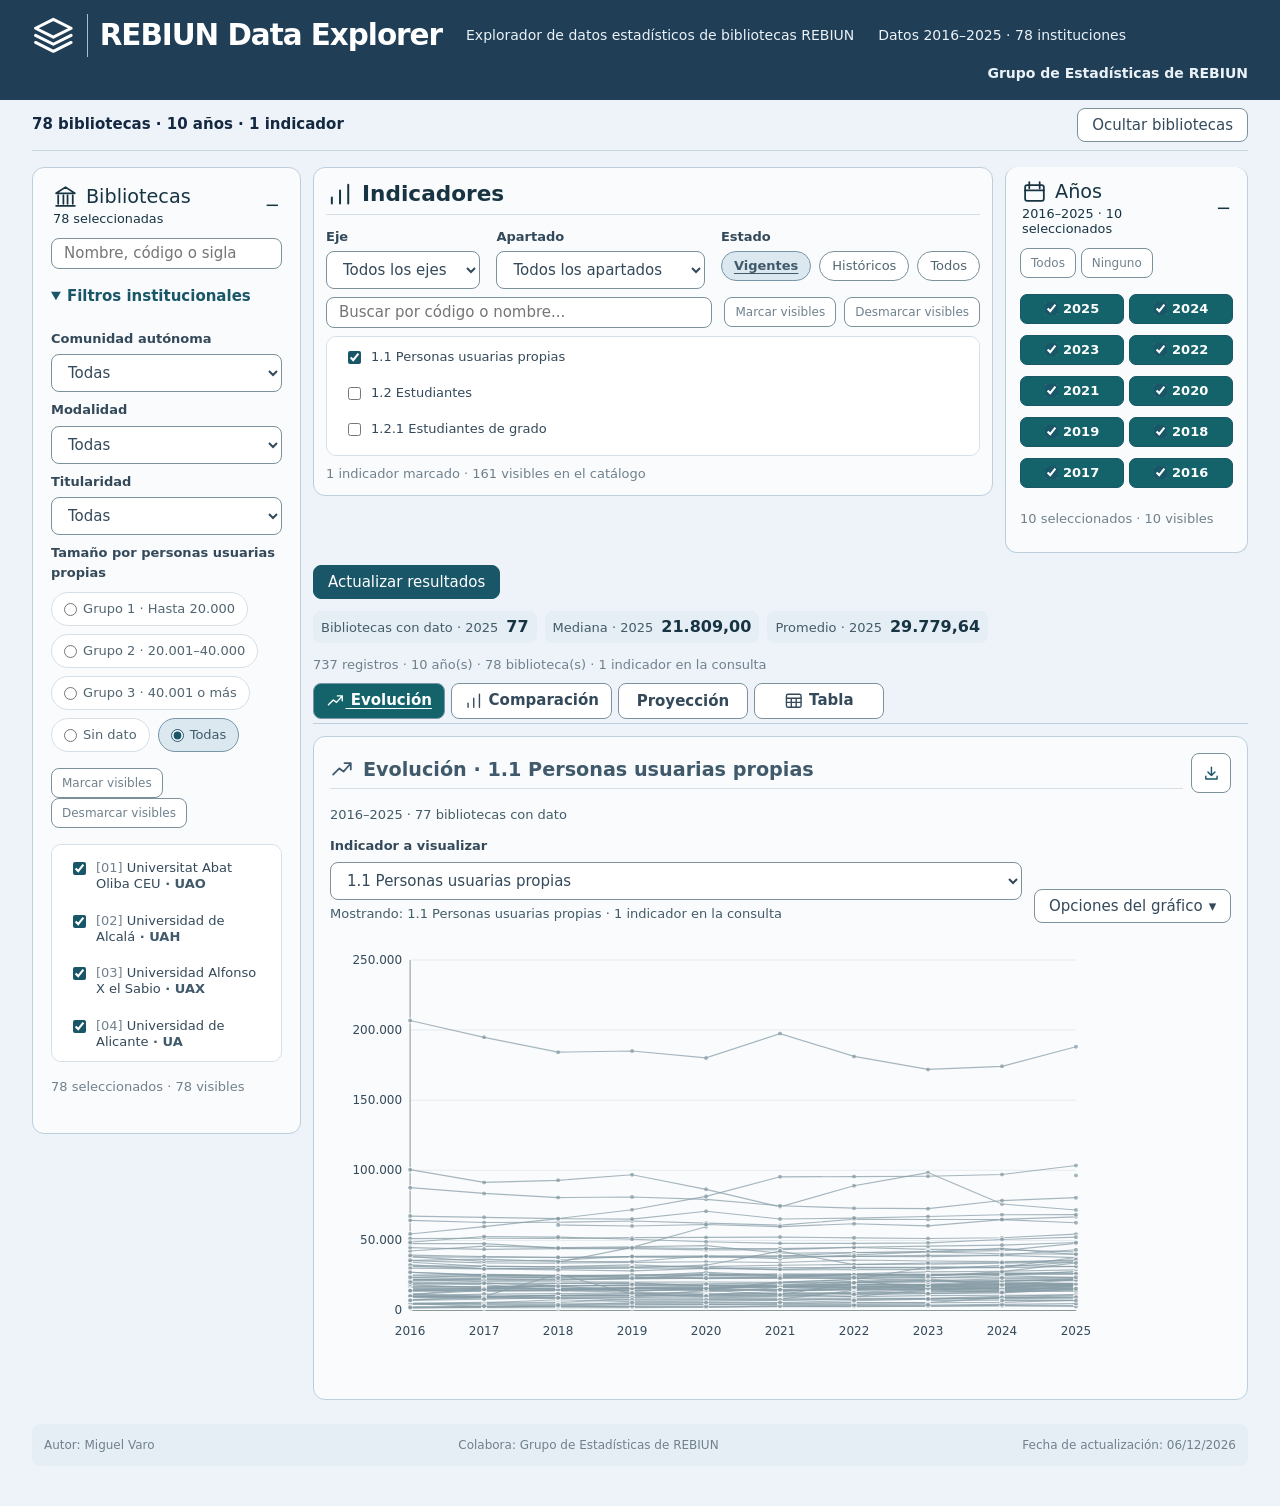
==== commit 90b6f13e: "Abre los filtros institucionales por defecto" ====
--- a/index.html
+++ b/index.html
@@ -5,7 +5,7 @@
     <meta charset="UTF-8">
     <meta name="viewport" content="width=device-width, initial-scale=1.0">
     <title>REBIUN Data Explorer | Estadísticas REBIUN</title>
-    <link rel="stylesheet" href="css/estilos.css?v=dashboard-definitivo">
+    <link rel="stylesheet" href="css/estilos.css?v=etiquetas-legibles">
 </head>
 
 <body class="prueba-rediseno">
@@ -37,7 +37,7 @@
                     id="buscar-biblioteca" aria-label="Buscar bibliotecas"
                     class="buscador"
                     placeholder="Nombre, código o sigla">
-        <details class="filtros-institucionales">
+        <details class="filtros-institucionales" open>
             <summary>Filtros institucionales</summary>
         <div class="segmentadores">
 
@@ -689,7 +689,7 @@
     aria-hidden="true">
 </section>
 
-<script src="js/app.js?v=proyeccion-png"></script>
+<script src="js/app.js?v=etiquetas-legibles"></script>
 
 </body>
 
--- a/css/estilos.css
+++ b/css/estilos.css
@@ -2732,9 +2732,14 @@
 
 .valor-exportacion {
     fill: #142841;
+    paint-order: stroke;
+    stroke: #fff;
+    stroke-width: 2px;
+    stroke-linejoin: round;
     font: 600 10px Arial, sans-serif;
 }
 
 .valor-exportacion-interior {
     fill: #fff;
-}
+    stroke: none;
+}
